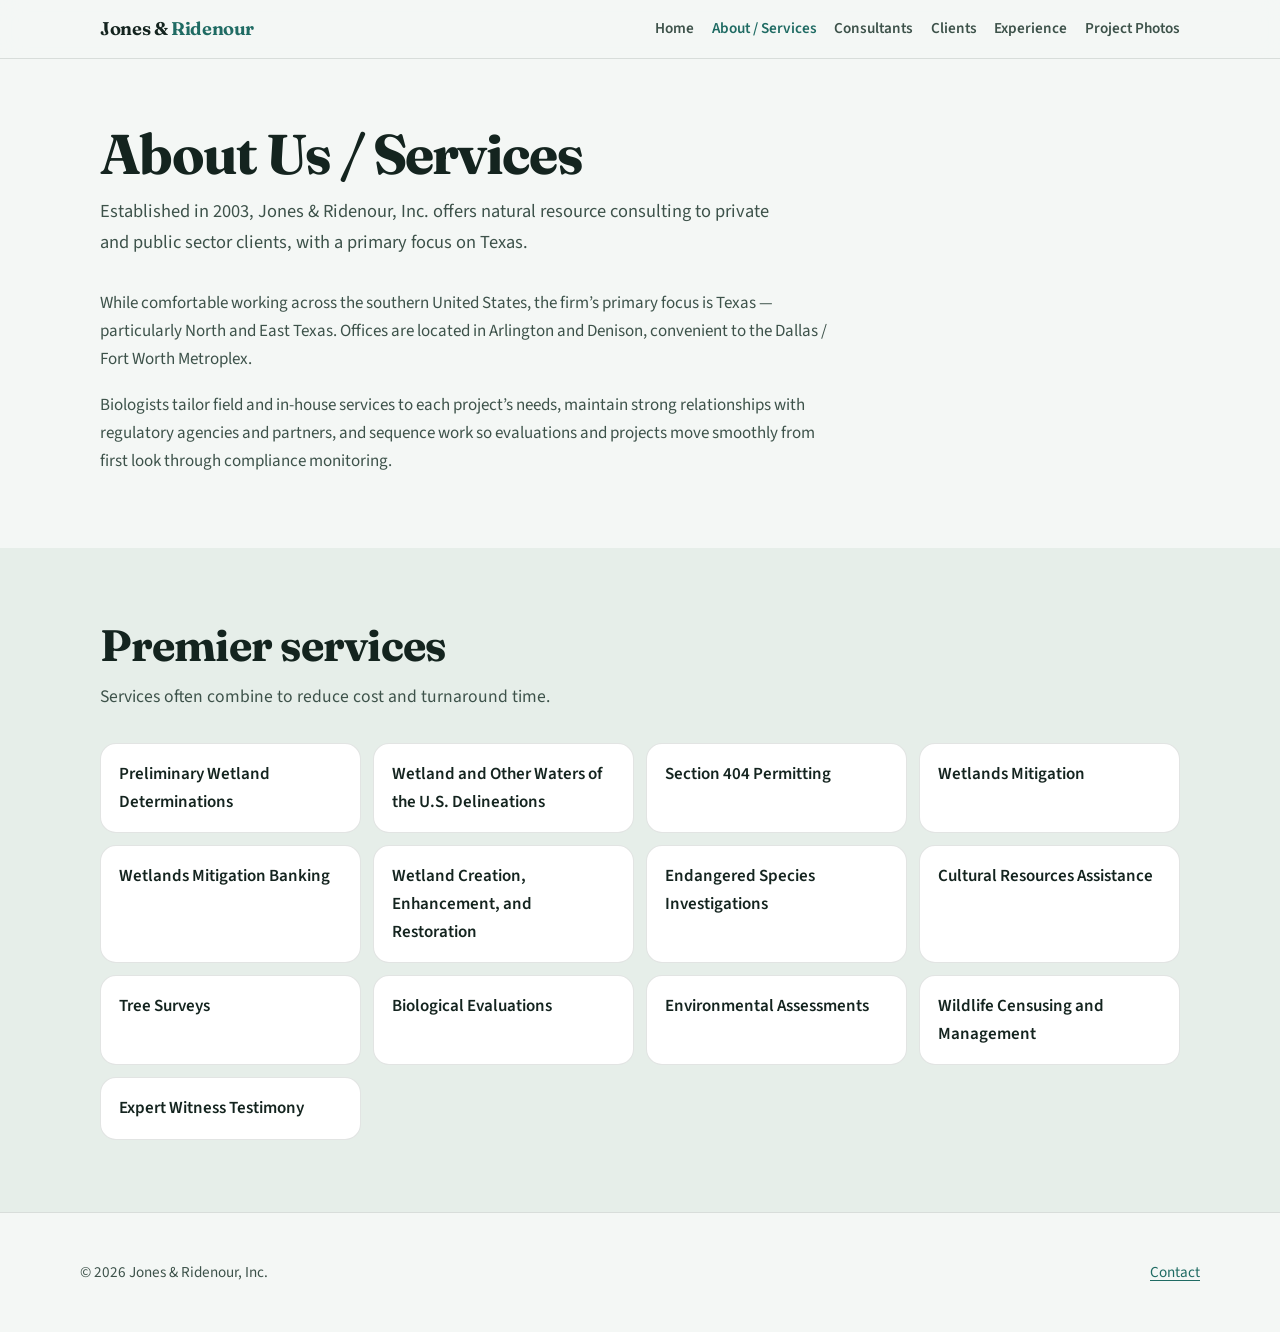
==== about.html @ 8ca04db1 "Initial static site migration for Jones & Ridenour. Scaffold plain HTML/CSS pages from the live Word" ====
<!DOCTYPE html>
<html lang="en">
<head>
  <meta charset="UTF-8" />
  <meta name="viewport" content="width=device-width, initial-scale=1" />
  <title>About Us / Services | Jones &amp; Ridenour, Inc.</title>
  <meta name="description" content="Wetlands consulting services including delineations, Section 404 permitting, mitigation, and environmental assessments." />
  <link rel="preconnect" href="https://fonts.googleapis.com" />
  <link rel="preconnect" href="https://fonts.gstatic.com" crossorigin />
  <link href="https://fonts.googleapis.com/css2?family=Fraunces:opsz,wght@9..144,500;9..144,650&family=Source+Sans+3:wght@400;600;700&display=swap" rel="stylesheet" />
  <link rel="stylesheet" href="css/styles.css" />
</head>
<body>
  <header class="site-header">
    <div class="nav-wrap">
      <a class="brand" href="index.html">Jones &amp; <span>Ridenour</span></a>
      <button class="nav-toggle" type="button" aria-expanded="false" aria-controls="site-nav">Menu</button>
      <nav id="site-nav" class="site-nav" aria-label="Primary">
        <a href="index.html">Home</a>
        <a href="about.html" aria-current="page">About / Services</a>
        <a href="consultants.html">Consultants</a>
        <a href="clients.html">Clients</a>
        <a href="experience.html">Experience</a>
        <a href="project-photos.html">Project Photos</a>
      </nav>
    </div>
  </header>

  <main>
    <div class="page-hero">
      <h1>About Us / Services</h1>
      <p>
        Established in 2003, Jones &amp; Ridenour, Inc. offers natural resource consulting
        to private and public sector clients, with a primary focus on Texas.
      </p>
    </div>

    <section class="section" style="padding-top: 0;">
      <div class="prose">
        <p>
          While comfortable working across the southern United States, the firm’s primary focus is Texas —
          particularly North and East Texas. Offices are located in Arlington and Denison, convenient to
          the Dallas / Fort Worth Metroplex.
        </p>
        <p>
          Biologists tailor field and in-house services to each project’s needs, maintain strong relationships
          with regulatory agencies and partners, and sequence work so evaluations and projects move smoothly
          from first look through compliance monitoring.
        </p>
      </div>
    </section>

    <section class="band">
      <div class="section">
        <div class="section-head">
          <h2>Premier services</h2>
          <p>Services often combine to reduce cost and turnaround time.</p>
        </div>
        <ul class="service-list">
          <li>Preliminary Wetland Determinations</li>
          <li>Wetland and Other Waters of the U.S. Delineations</li>
          <li>Section 404 Permitting</li>
          <li>Wetlands Mitigation</li>
          <li>Wetlands Mitigation Banking</li>
          <li>Wetland Creation, Enhancement, and Restoration</li>
          <li>Endangered Species Investigations</li>
          <li>Cultural Resources Assistance</li>
          <li>Tree Surveys</li>
          <li>Biological Evaluations</li>
          <li>Environmental Assessments</li>
          <li>Wildlife Censusing and Management</li>
          <li>Expert Witness Testimony</li>
        </ul>
      </div>
    </section>
  </main>

  <footer class="site-footer">
    <div class="footer-inner">
      <p>&copy; <span id="year"></span> Jones &amp; Ridenour, Inc.</p>
      <p><a href="index.html#contact">Contact</a></p>
    </div>
  </footer>
  <script src="js/main.js"></script>
  <script>document.getElementById("year").textContent = new Date().getFullYear();</script>
</body>
</html>
---- css/styles.css ----
:root {
  --ink: #14241f;
  --ink-soft: #3d524a;
  --paper: #f4f7f5;
  --paper-deep: #e6eee9;
  --water: #1f6b63;
  --water-bright: #2a8f84;
  --reed: #c4a35a;
  --line: rgba(20, 36, 31, 0.12);
  --shadow: 0 18px 50px rgba(20, 36, 31, 0.12);
  --font-display: "Fraunces", Georgia, serif;
  --font-body: "Source Sans 3", "Segoe UI", sans-serif;
}

*,
*::before,
*::after {
  box-sizing: border-box;
}

html {
  scroll-behavior: smooth;
}

body {
  margin: 0;
  color: var(--ink);
  background: var(--paper);
  font-family: var(--font-body);
  font-size: 1.0625rem;
  line-height: 1.65;
}

img {
  max-width: 100%;
  height: auto;
  display: block;
}

a {
  color: var(--water);
  text-decoration-thickness: 1px;
  text-underline-offset: 0.18em;
}

a:hover {
  color: var(--water-bright);
}

.site-header {
  position: sticky;
  top: 0;
  z-index: 50;
  background: rgba(244, 247, 245, 0.92);
  backdrop-filter: blur(12px);
  border-bottom: 1px solid var(--line);
}

.nav-wrap {
  max-width: 1120px;
  margin: 0 auto;
  padding: 0.85rem 1.25rem;
  display: flex;
  align-items: center;
  justify-content: space-between;
  gap: 1rem;
}

.brand {
  font-family: var(--font-display);
  font-weight: 650;
  font-size: 1.15rem;
  color: var(--ink);
  text-decoration: none;
  letter-spacing: -0.02em;
}

.brand span {
  color: var(--water);
}

.nav-toggle {
  display: none;
  border: 1px solid var(--line);
  background: white;
  border-radius: 999px;
  padding: 0.45rem 0.9rem;
  font: inherit;
  font-weight: 600;
  color: var(--ink);
  cursor: pointer;
}

.site-nav {
  display: flex;
  flex-wrap: wrap;
  gap: 0.35rem 1.1rem;
  align-items: center;
}

.site-nav a {
  color: var(--ink-soft);
  text-decoration: none;
  font-weight: 600;
  font-size: 0.95rem;
}

.site-nav a:hover,
.site-nav a[aria-current="page"] {
  color: var(--water);
}

.hero {
  position: relative;
  min-height: 78vh;
  display: grid;
  align-items: end;
  overflow: hidden;
  color: white;
  background:
    linear-gradient(180deg, rgba(20, 36, 31, 0.15) 0%, rgba(20, 36, 31, 0.72) 70%, rgba(20, 36, 31, 0.88) 100%),
    radial-gradient(ellipse at 20% 20%, rgba(42, 143, 132, 0.35), transparent 50%),
    linear-gradient(135deg, #1a3d36 0%, #0f2a26 45%, #1f4d45 100%);
}

.hero::after {
  content: "";
  position: absolute;
  inset: 0;
  background-image:
    radial-gradient(circle at 1px 1px, rgba(255, 255, 255, 0.08) 1px, transparent 0);
  background-size: 28px 28px;
  opacity: 0.35;
  pointer-events: none;
}

.hero-inner {
  position: relative;
  z-index: 1;
  max-width: 1120px;
  margin: 0 auto;
  padding: 5rem 1.25rem 4rem;
}

.eyebrow {
  display: inline-block;
  margin-bottom: 1rem;
  font-size: 0.85rem;
  font-weight: 700;
  letter-spacing: 0.12em;
  text-transform: uppercase;
  color: var(--reed);
}

.hero h1 {
  margin: 0 0 1rem;
  font-family: var(--font-display);
  font-size: clamp(2.5rem, 6vw, 4.75rem);
  font-weight: 650;
  line-height: 1.05;
  letter-spacing: -0.03em;
  max-width: 14ch;
}

.hero .lede {
  margin: 0 0 2rem;
  max-width: 38rem;
  font-size: 1.2rem;
  color: rgba(255, 255, 255, 0.88);
}

.btn-row {
  display: flex;
  flex-wrap: wrap;
  gap: 0.75rem;
}

.btn {
  display: inline-flex;
  align-items: center;
  justify-content: center;
  padding: 0.85rem 1.35rem;
  border-radius: 999px;
  font-weight: 700;
  text-decoration: none;
  transition: transform 0.2s ease, background 0.2s ease, color 0.2s ease;
}

.btn:hover {
  transform: translateY(-1px);
}

.btn-primary {
  background: var(--reed);
  color: var(--ink);
}

.btn-primary:hover {
  background: #d4b56a;
  color: var(--ink);
}

.btn-ghost {
  background: transparent;
  color: white;
  border: 1px solid rgba(255, 255, 255, 0.4);
}

.btn-ghost:hover {
  background: rgba(255, 255, 255, 0.1);
  color: white;
}

.section {
  max-width: 1120px;
  margin: 0 auto;
  padding: 4.5rem 1.25rem;
}

.section-head {
  margin-bottom: 2rem;
  max-width: 40rem;
}

.section-head h2 {
  margin: 0 0 0.75rem;
  font-family: var(--font-display);
  font-size: clamp(1.9rem, 3.5vw, 2.75rem);
  letter-spacing: -0.02em;
  line-height: 1.15;
}

.section-head p {
  margin: 0;
  color: var(--ink-soft);
  font-size: 1.1rem;
}

.band {
  background: var(--paper-deep);
}

.prose {
  max-width: 46rem;
}

.prose p {
  margin: 0 0 1.15rem;
  color: var(--ink-soft);
}

.prose p:last-child {
  margin-bottom: 0;
}

.quote {
  margin: 2.5rem 0 0;
  padding: 1.75rem 1.75rem 1.75rem 1.5rem;
  border-left: 3px solid var(--water);
  background: white;
  box-shadow: var(--shadow);
}

.quote p {
  margin: 0 0 1rem;
  font-family: var(--font-display);
  font-size: 1.25rem;
  font-style: italic;
  color: var(--ink);
  line-height: 1.45;
}

.quote cite {
  color: var(--ink-soft);
  font-style: normal;
  font-weight: 600;
  font-size: 0.95rem;
}

.service-list,
.client-list,
.photo-captions,
.bullet-list {
  margin: 0;
  padding: 0;
  list-style: none;
  display: grid;
  gap: 0.75rem;
}

.service-list {
  grid-template-columns: repeat(auto-fit, minmax(240px, 1fr));
}

.service-list li,
.client-list li,
.photo-captions li {
  background: white;
  border: 1px solid var(--line);
  border-radius: 1rem;
  padding: 1rem 1.15rem;
  font-weight: 600;
}

.bullet-list li {
  position: relative;
  padding-left: 1.25rem;
  color: var(--ink-soft);
}

.bullet-list li::before {
  content: "";
  position: absolute;
  left: 0;
  top: 0.7em;
  width: 0.45rem;
  height: 0.45rem;
  border-radius: 50%;
  background: var(--water);
}

.card-grid {
  display: grid;
  grid-template-columns: repeat(auto-fit, minmax(260px, 1fr));
  gap: 1.25rem;
}

.card {
  background: white;
  border: 1px solid var(--line);
  border-radius: 1.25rem;
  padding: 1.5rem;
  box-shadow: var(--shadow);
}

.card h3 {
  margin: 0 0 0.35rem;
  font-family: var(--font-display);
  font-size: 1.5rem;
}

.card .role {
  margin: 0 0 1rem;
  color: var(--water);
  font-weight: 700;
  font-size: 0.95rem;
}

.card p {
  margin: 0 0 1rem;
  color: var(--ink-soft);
}

.page-hero {
  padding: 4rem 1.25rem 2rem;
  max-width: 1120px;
  margin: 0 auto;
}

.page-hero h1 {
  margin: 0 0 0.75rem;
  font-family: var(--font-display);
  font-size: clamp(2.2rem, 5vw, 3.5rem);
  letter-spacing: -0.03em;
  line-height: 1.1;
}

.page-hero p {
  margin: 0;
  max-width: 42rem;
  color: var(--ink-soft);
  font-size: 1.15rem;
}

.bio-meta {
  display: grid;
  gap: 0.35rem;
  margin: 0 0 1.5rem;
  padding: 1rem 1.15rem;
  background: white;
  border: 1px solid var(--line);
  border-radius: 1rem;
  color: var(--ink-soft);
}

.contact-strip {
  background: var(--ink);
  color: white;
}

.contact-strip .section-head h2 {
  color: white;
}

.contact-strip .section-head p {
  color: rgba(255, 255, 255, 0.75);
}

.contact-grid {
  display: grid;
  grid-template-columns: repeat(auto-fit, minmax(220px, 1fr));
  gap: 1rem;
}

.contact-card {
  background: rgba(255, 255, 255, 0.06);
  border: 1px solid rgba(255, 255, 255, 0.12);
  border-radius: 1rem;
  padding: 1.25rem;
}

.contact-card h3 {
  margin: 0 0 0.5rem;
  font-family: var(--font-display);
  font-size: 1.35rem;
}

.contact-card a,
.contact-card p {
  color: rgba(255, 255, 255, 0.85);
  margin: 0.25rem 0;
  text-decoration: none;
  display: block;
}

.contact-card a:hover {
  color: var(--reed);
}

.site-footer {
  border-top: 1px solid var(--line);
  padding: 2rem 1.25rem;
  color: var(--ink-soft);
  font-size: 0.95rem;
}

.footer-inner {
  max-width: 1120px;
  margin: 0 auto;
  display: flex;
  flex-wrap: wrap;
  justify-content: space-between;
  gap: 1rem;
}

@media (max-width: 820px) {
  .nav-toggle {
    display: inline-flex;
  }

  .site-nav {
    display: none;
    width: 100%;
    flex-direction: column;
    align-items: flex-start;
    padding: 0.5rem 0 0.25rem;
  }

  .site-nav.is-open {
    display: flex;
  }

  .nav-wrap {
    flex-wrap: wrap;
  }
}
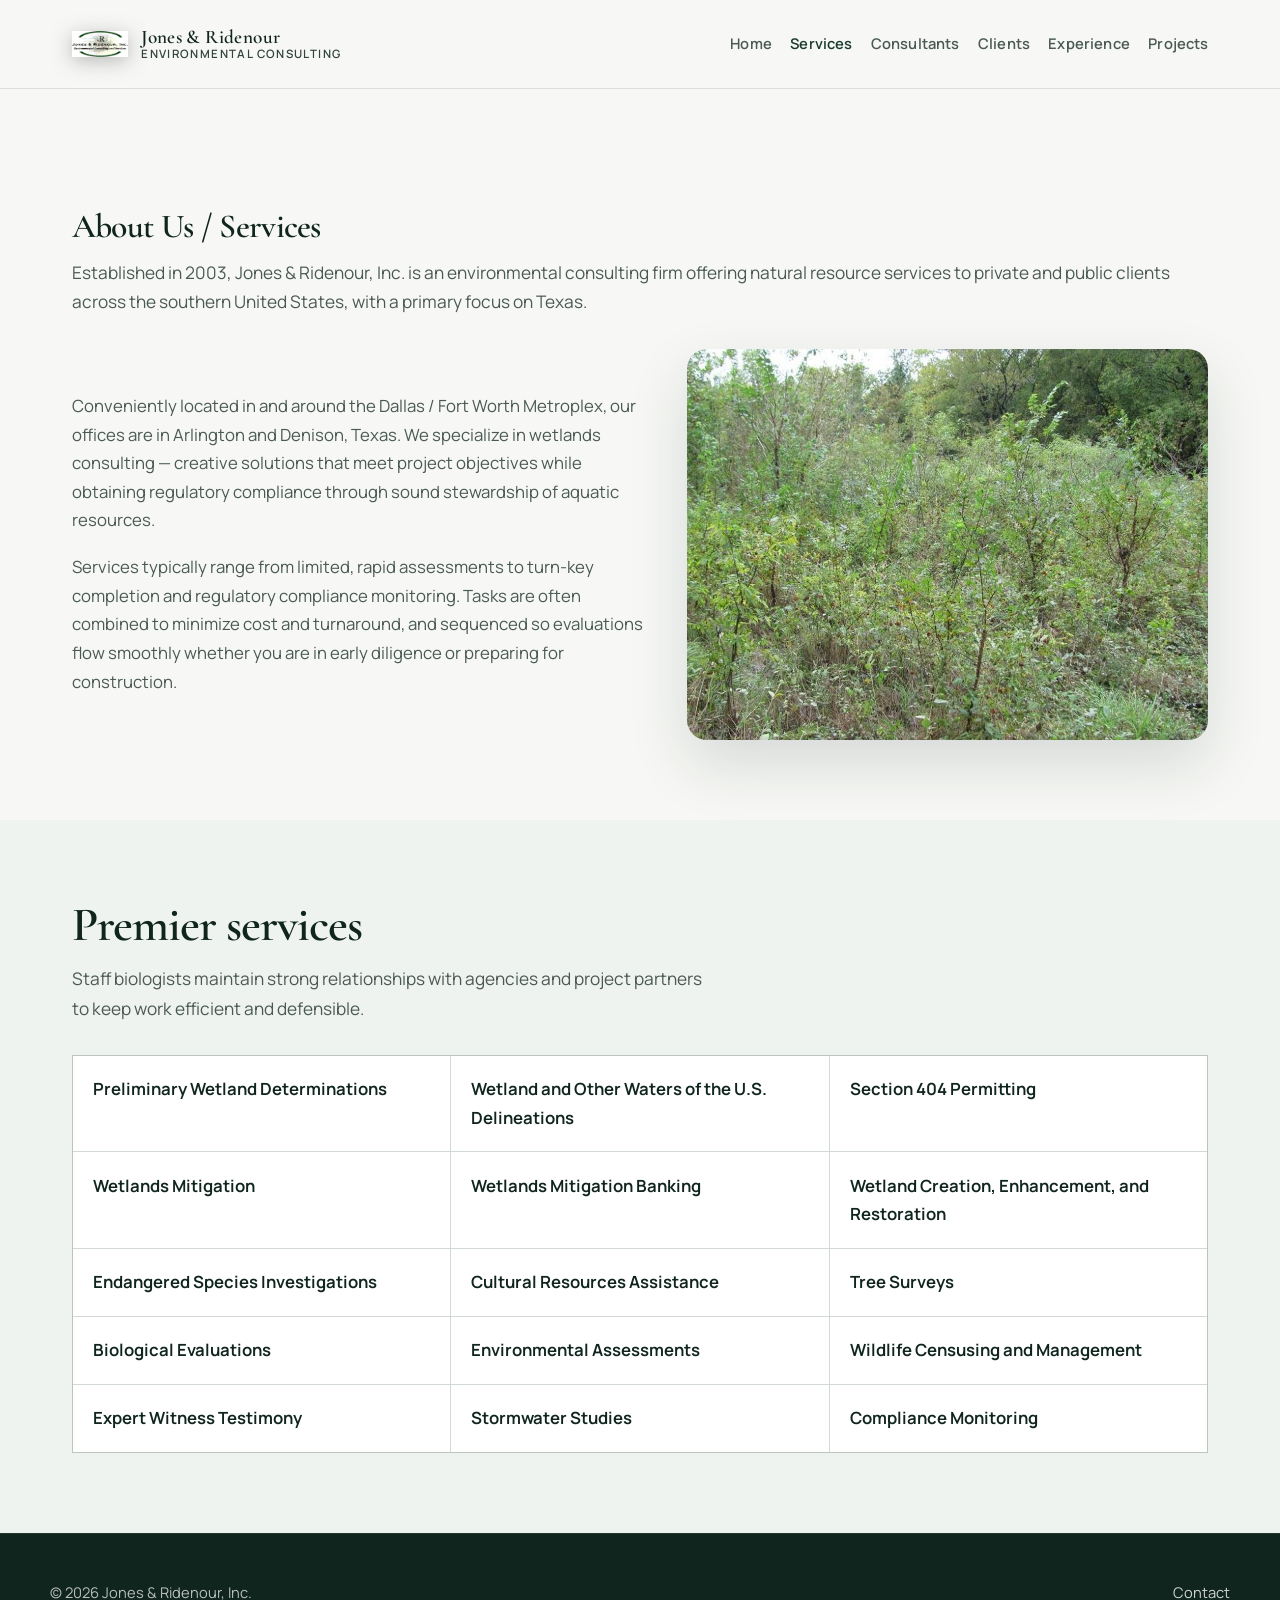
==== commit e6f2c53f: "Redesign site with live photography for a professional wetlands firm look. Pull logo, consultant por" ====
--- a/about.html
+++ b/about.html
@@ -3,25 +3,32 @@
 <head>
   <meta charset="UTF-8" />
   <meta name="viewport" content="width=device-width, initial-scale=1" />
-  <title>About Us / Services | Jones &amp; Ridenour, Inc.</title>
-  <meta name="description" content="Wetlands consulting services including delineations, Section 404 permitting, mitigation, and environmental assessments." />
+  <title>Services | Jones &amp; Ridenour, Inc.</title>
+  <meta name="description" content="Wetlands delineation, Section 404 permitting, mitigation, endangered species investigations, and environmental assessments." />
+  <link rel="icon" href="images/brand/URL-Logo.jpg" />
   <link rel="preconnect" href="https://fonts.googleapis.com" />
   <link rel="preconnect" href="https://fonts.gstatic.com" crossorigin />
-  <link href="https://fonts.googleapis.com/css2?family=Fraunces:opsz,wght@9..144,500;9..144,650&family=Source+Sans+3:wght@400;600;700&display=swap" rel="stylesheet" />
+  <link href="https://fonts.googleapis.com/css2?family=Cormorant+Garamond:ital,wght@0,500;0,600;1,500&family=Manrope:wght@400;600;700&display=swap" rel="stylesheet" />
   <link rel="stylesheet" href="css/styles.css" />
 </head>
 <body>
-  <header class="site-header">
+  <header class="site-header is-solid">
     <div class="nav-wrap">
-      <a class="brand" href="index.html">Jones &amp; <span>Ridenour</span></a>
+      <a class="brand-lockup" href="index.html">
+        <img src="images/brand/Logo.png" alt="Jones &amp; Ridenour, Inc." />
+        <div class="brand-text">
+          <strong>Jones &amp; Ridenour</strong>
+          <span>Environmental Consulting</span>
+        </div>
+      </a>
       <button class="nav-toggle" type="button" aria-expanded="false" aria-controls="site-nav">Menu</button>
       <nav id="site-nav" class="site-nav" aria-label="Primary">
         <a href="index.html">Home</a>
-        <a href="about.html" aria-current="page">About / Services</a>
+        <a href="about.html" aria-current="page">Services</a>
         <a href="consultants.html">Consultants</a>
         <a href="clients.html">Clients</a>
         <a href="experience.html">Experience</a>
-        <a href="project-photos.html">Project Photos</a>
+        <a href="project-photos.html">Projects</a>
       </nav>
     </div>
   </header>
@@ -30,23 +37,28 @@
     <div class="page-hero">
       <h1>About Us / Services</h1>
       <p>
-        Established in 2003, Jones &amp; Ridenour, Inc. offers natural resource consulting
-        to private and public sector clients, with a primary focus on Texas.
+        Established in 2003, Jones &amp; Ridenour, Inc. is an environmental consulting firm offering
+        natural resource services to private and public clients across the southern United States,
+        with a primary focus on Texas.
       </p>
     </div>
 
     <section class="section" style="padding-top: 0;">
-      <div class="prose">
-        <p>
-          While comfortable working across the southern United States, the firm’s primary focus is Texas —
-          particularly North and East Texas. Offices are located in Arlington and Denison, convenient to
-          the Dallas / Fort Worth Metroplex.
-        </p>
-        <p>
-          Biologists tailor field and in-house services to each project’s needs, maintain strong relationships
-          with regulatory agencies and partners, and sequence work so evaluations and projects move smoothly
-          from first look through compliance monitoring.
-        </p>
+      <div class="split">
+        <div class="prose">
+          <p>
+            Conveniently located in and around the Dallas / Fort Worth Metroplex, our offices are in
+            Arlington and Denison, Texas. We specialize in wetlands consulting — creative solutions that
+            meet project objectives while obtaining regulatory compliance through sound stewardship of
+            aquatic resources.
+          </p>
+          <p>
+            Services typically range from limited, rapid assessments to turn-key completion and regulatory
+            compliance monitoring. Tasks are often combined to minimize cost and turnaround, and sequenced
+            so evaluations flow smoothly whether you are in early diligence or preparing for construction.
+          </p>
+        </div>
+        <img src="images/projects/ewzqob.jpg" alt="Dense vegetation at a project study site" />
       </div>
     </section>
 
@@ -54,9 +66,9 @@
       <div class="section">
         <div class="section-head">
           <h2>Premier services</h2>
-          <p>Services often combine to reduce cost and turnaround time.</p>
+          <p>Staff biologists maintain strong relationships with agencies and project partners to keep work efficient and defensible.</p>
         </div>
-        <ul class="service-list">
+        <ul class="service-grid">
           <li>Preliminary Wetland Determinations</li>
           <li>Wetland and Other Waters of the U.S. Delineations</li>
           <li>Section 404 Permitting</li>
@@ -70,6 +82,8 @@
           <li>Environmental Assessments</li>
           <li>Wildlife Censusing and Management</li>
           <li>Expert Witness Testimony</li>
+          <li>Stormwater Studies</li>
+          <li>Compliance Monitoring</li>
         </ul>
       </div>
     </section>
--- a/css/styles.css
+++ b/css/styles.css
@@ -1,15 +1,17 @@
 :root {
-  --ink: #14241f;
-  --ink-soft: #3d524a;
-  --paper: #f4f7f5;
-  --paper-deep: #e6eee9;
-  --water: #1f6b63;
-  --water-bright: #2a8f84;
-  --reed: #c4a35a;
-  --line: rgba(20, 36, 31, 0.12);
-  --shadow: 0 18px 50px rgba(20, 36, 31, 0.12);
-  --font-display: "Fraunces", Georgia, serif;
-  --font-body: "Source Sans 3", "Segoe UI", sans-serif;
+  --forest: #1b3a2f;
+  --forest-deep: #10251e;
+  --moss: #3f6b55;
+  --sage: #8fa894;
+  --mist: #eef3ef;
+  --paper: #f7f8f5;
+  --ink: #152019;
+  --ink-soft: #4a5a52;
+  --line: rgba(21, 32, 25, 0.12);
+  --gold: #b08d4a;
+  --shadow: 0 24px 60px rgba(16, 37, 30, 0.14);
+  --font-display: "Cormorant Garamond", Georgia, "Times New Roman", serif;
+  --font-body: "Manrope", "Segoe UI", sans-serif;
 }
 
 *,
@@ -27,8 +29,8 @@
   color: var(--ink);
   background: var(--paper);
   font-family: var(--font-body);
-  font-size: 1.0625rem;
-  line-height: 1.65;
+  font-size: 1.05rem;
+  line-height: 1.7;
 }
 
 img {
@@ -38,134 +40,183 @@
 }
 
 a {
-  color: var(--water);
-  text-decoration-thickness: 1px;
+  color: var(--moss);
   text-underline-offset: 0.18em;
 }
 
 a:hover {
-  color: var(--water-bright);
+  color: var(--forest);
 }
 
 .site-header {
+  position: absolute;
+  top: 0;
+  left: 0;
+  right: 0;
+  z-index: 40;
+  background: linear-gradient(180deg, rgba(16, 37, 30, 0.55), transparent);
+}
+
+.site-header.is-solid {
   position: sticky;
-  top: 0;
-  z-index: 50;
-  background: rgba(244, 247, 245, 0.92);
+  background: rgba(247, 248, 245, 0.95);
   backdrop-filter: blur(12px);
   border-bottom: 1px solid var(--line);
 }
 
 .nav-wrap {
-  max-width: 1120px;
+  max-width: 1180px;
   margin: 0 auto;
-  padding: 0.85rem 1.25rem;
+  padding: 1rem 1.35rem;
   display: flex;
   align-items: center;
   justify-content: space-between;
   gap: 1rem;
 }
 
-.brand {
+.brand-lockup {
+  display: flex;
+  align-items: center;
+  gap: 0.85rem;
+  text-decoration: none;
+  color: white;
+}
+
+.site-header.is-solid .brand-lockup {
+  color: var(--forest-deep);
+}
+
+.brand-lockup img {
+  width: 56px;
+  height: 56px;
+  object-fit: contain;
+  filter: drop-shadow(0 4px 10px rgba(0, 0, 0, 0.25));
+}
+
+.brand-text {
+  display: flex;
+  flex-direction: column;
+  line-height: 1.1;
+}
+
+.brand-text strong {
   font-family: var(--font-display);
-  font-weight: 650;
-  font-size: 1.15rem;
-  color: var(--ink);
-  text-decoration: none;
-  letter-spacing: -0.02em;
-}
-
-.brand span {
-  color: var(--water);
+  font-size: 1.2rem;
+  font-weight: 600;
+  letter-spacing: 0.02em;
+}
+
+.brand-text span {
+  font-size: 0.72rem;
+  letter-spacing: 0.12em;
+  text-transform: uppercase;
+  opacity: 0.85;
+  font-weight: 600;
 }
 
 .nav-toggle {
   display: none;
-  border: 1px solid var(--line);
+  border: 1px solid rgba(255, 255, 255, 0.35);
+  background: rgba(255, 255, 255, 0.08);
+  color: white;
+  border-radius: 999px;
+  padding: 0.5rem 0.95rem;
+  font: inherit;
+  font-weight: 600;
+  cursor: pointer;
+}
+
+.site-header.is-solid .nav-toggle {
+  border-color: var(--line);
   background: white;
-  border-radius: 999px;
-  padding: 0.45rem 0.9rem;
-  font: inherit;
-  font-weight: 600;
   color: var(--ink);
-  cursor: pointer;
 }
 
 .site-nav {
   display: flex;
   flex-wrap: wrap;
-  gap: 0.35rem 1.1rem;
+  gap: 0.35rem 1.15rem;
   align-items: center;
 }
 
 .site-nav a {
+  color: rgba(255, 255, 255, 0.9);
+  text-decoration: none;
+  font-size: 0.92rem;
+  font-weight: 600;
+  letter-spacing: 0.01em;
+}
+
+.site-header.is-solid .site-nav a {
   color: var(--ink-soft);
-  text-decoration: none;
-  font-weight: 600;
-  font-size: 0.95rem;
 }
 
 .site-nav a:hover,
 .site-nav a[aria-current="page"] {
-  color: var(--water);
+  color: white;
+}
+
+.site-header.is-solid .site-nav a:hover,
+.site-header.is-solid .site-nav a[aria-current="page"] {
+  color: var(--forest);
 }
 
 .hero {
   position: relative;
-  min-height: 78vh;
+  min-height: 92vh;
   display: grid;
   align-items: end;
+  color: white;
   overflow: hidden;
-  color: white;
-  background:
-    linear-gradient(180deg, rgba(20, 36, 31, 0.15) 0%, rgba(20, 36, 31, 0.72) 70%, rgba(20, 36, 31, 0.88) 100%),
-    radial-gradient(ellipse at 20% 20%, rgba(42, 143, 132, 0.35), transparent 50%),
-    linear-gradient(135deg, #1a3d36 0%, #0f2a26 45%, #1f4d45 100%);
-}
-
-.hero::after {
+  background: var(--forest-deep);
+}
+
+.hero-media {
+  position: absolute;
+  inset: 0;
+}
+
+.hero-media img {
+  width: 100%;
+  height: 100%;
+  object-fit: cover;
+  transform: scale(1.04);
+  animation: slow-zoom 18s ease-out forwards;
+}
+
+.hero-media::after {
   content: "";
   position: absolute;
   inset: 0;
-  background-image:
-    radial-gradient(circle at 1px 1px, rgba(255, 255, 255, 0.08) 1px, transparent 0);
-  background-size: 28px 28px;
-  opacity: 0.35;
-  pointer-events: none;
+  background:
+    linear-gradient(90deg, rgba(16, 37, 30, 0.72) 0%, rgba(16, 37, 30, 0.35) 48%, rgba(16, 37, 30, 0.15) 100%),
+    linear-gradient(180deg, rgba(16, 37, 30, 0.25) 0%, rgba(16, 37, 30, 0.78) 100%);
 }
 
 .hero-inner {
   position: relative;
   z-index: 1;
-  max-width: 1120px;
+  max-width: 1180px;
+  width: 100%;
   margin: 0 auto;
-  padding: 5rem 1.25rem 4rem;
-}
-
-.eyebrow {
-  display: inline-block;
-  margin-bottom: 1rem;
-  font-size: 0.85rem;
-  font-weight: 700;
-  letter-spacing: 0.12em;
-  text-transform: uppercase;
-  color: var(--reed);
+  padding: 8rem 1.35rem 4.5rem;
+  animation: rise 1s ease both;
 }
 
 .hero h1 {
-  margin: 0 0 1rem;
+  margin: 0 0 0.85rem;
   font-family: var(--font-display);
-  font-size: clamp(2.5rem, 6vw, 4.75rem);
-  font-weight: 650;
-  line-height: 1.05;
-  letter-spacing: -0.03em;
-  max-width: 14ch;
+  font-size: clamp(3rem, 7vw, 5.6rem);
+  font-weight: 600;
+  line-height: 0.98;
+  letter-spacing: -0.02em;
+  max-width: 11ch;
 }
 
 .hero .lede {
-  margin: 0 0 2rem;
-  max-width: 38rem;
-  font-size: 1.2rem;
+  margin: 0 0 1.8rem;
+  max-width: 34rem;
+  font-size: 1.18rem;
   color: rgba(255, 255, 255, 0.88);
 }
 
@@ -179,11 +230,11 @@
   display: inline-flex;
   align-items: center;
   justify-content: center;
-  padding: 0.85rem 1.35rem;
+  padding: 0.9rem 1.4rem;
   border-radius: 999px;
   font-weight: 700;
   text-decoration: none;
-  transition: transform 0.2s ease, background 0.2s ease, color 0.2s ease;
+  transition: transform 0.2s ease, background 0.2s ease, color 0.2s ease, border-color 0.2s ease;
 }
 
 .btn:hover {
@@ -191,30 +242,34 @@
 }
 
 .btn-primary {
-  background: var(--reed);
-  color: var(--ink);
+  background: var(--gold);
+  color: var(--forest-deep);
 }
 
 .btn-primary:hover {
-  background: #d4b56a;
-  color: var(--ink);
+  background: #c49d58;
+  color: var(--forest-deep);
 }
 
 .btn-ghost {
+  border: 1px solid rgba(255, 255, 255, 0.45);
+  color: white;
   background: transparent;
+}
+
+.btn-ghost:hover {
+  background: rgba(255, 255, 255, 0.08);
   color: white;
-  border: 1px solid rgba(255, 255, 255, 0.4);
-}
-
-.btn-ghost:hover {
-  background: rgba(255, 255, 255, 0.1);
-  color: white;
 }
 
 .section {
-  max-width: 1120px;
+  max-width: 1180px;
   margin: 0 auto;
-  padding: 4.5rem 1.25rem;
+  padding: 5rem 1.35rem;
+}
+
+.section-narrow {
+  max-width: 760px;
 }
 
 .section-head {
@@ -222,26 +277,29 @@
   max-width: 40rem;
 }
 
+.section-head h2,
+.page-hero h1 {
+  margin: 0 0 0.8rem;
+  font-family: var(--font-display);
+  font-weight: 600;
+  letter-spacing: -0.02em;
+  line-height: 1.08;
+  color: var(--forest-deep);
+}
+
 .section-head h2 {
-  margin: 0 0 0.75rem;
-  font-family: var(--font-display);
-  font-size: clamp(1.9rem, 3.5vw, 2.75rem);
-  letter-spacing: -0.02em;
-  line-height: 1.15;
-}
-
-.section-head p {
+  font-size: clamp(2rem, 4vw, 3rem);
+}
+
+.section-head p,
+.page-hero p {
   margin: 0;
   color: var(--ink-soft);
-  font-size: 1.1rem;
+  font-size: 1.08rem;
 }
 
 .band {
-  background: var(--paper-deep);
-}
-
-.prose {
-  max-width: 46rem;
+  background: var(--mist);
 }
 
 .prose p {
@@ -255,56 +313,236 @@
 
 .quote {
   margin: 2.5rem 0 0;
-  padding: 1.75rem 1.75rem 1.75rem 1.5rem;
-  border-left: 3px solid var(--water);
-  background: white;
-  box-shadow: var(--shadow);
+  padding: 0;
+  border: 0;
+  max-width: 42rem;
 }
 
 .quote p {
   margin: 0 0 1rem;
   font-family: var(--font-display);
-  font-size: 1.25rem;
+  font-size: clamp(1.45rem, 2.4vw, 1.9rem);
   font-style: italic;
-  color: var(--ink);
-  line-height: 1.45;
+  line-height: 1.35;
+  color: var(--forest-deep);
 }
 
 .quote cite {
+  font-style: normal;
+  font-weight: 700;
+  font-size: 0.92rem;
   color: var(--ink-soft);
-  font-style: normal;
-  font-weight: 600;
+  letter-spacing: 0.04em;
+  text-transform: uppercase;
+}
+
+.service-grid {
+  display: grid;
+  grid-template-columns: repeat(3, 1fr);
+  gap: 1px;
+  background: var(--line);
+  border: 1px solid var(--line);
+}
+
+.service-grid li {
+  list-style: none;
+  margin: 0;
+  background: white;
+  padding: 1.2rem 1.25rem;
+  font-weight: 650;
+  color: var(--forest-deep);
+}
+
+.service-grid {
+  padding: 0;
+  margin: 0;
+}
+
+.split {
+  display: grid;
+  grid-template-columns: 1.05fr 0.95fr;
+  gap: 2.5rem;
+  align-items: center;
+}
+
+.split img {
+  width: 100%;
+  height: 100%;
+  min-height: 360px;
+  object-fit: cover;
+  border-radius: 1.25rem;
+  box-shadow: var(--shadow);
+}
+
+.stats {
+  display: grid;
+  grid-template-columns: repeat(3, 1fr);
+  gap: 1rem;
+  margin-top: 2rem;
+}
+
+.stat {
+  padding-top: 1rem;
+  border-top: 2px solid var(--forest);
+}
+
+.stat strong {
+  display: block;
+  font-family: var(--font-display);
+  font-size: 2.4rem;
+  line-height: 1;
+  color: var(--forest-deep);
+}
+
+.stat span {
+  display: block;
+  margin-top: 0.45rem;
+  color: var(--ink-soft);
+  font-size: 0.92rem;
+  font-weight: 600;
+}
+
+.people-grid,
+.gallery-grid {
+  display: grid;
+  gap: 1.25rem;
+}
+
+.people-grid {
+  grid-template-columns: repeat(2, 1fr);
+}
+
+.person {
+  display: grid;
+  grid-template-columns: 180px 1fr;
+  gap: 1.25rem;
+  align-items: center;
+  text-decoration: none;
+  color: inherit;
+  padding: 1rem;
+  background: white;
+  border: 1px solid var(--line);
+  border-radius: 1.25rem;
+  transition: transform 0.25s ease, box-shadow 0.25s ease;
+}
+
+.person:hover {
+  transform: translateY(-3px);
+  box-shadow: var(--shadow);
+}
+
+.person img {
+  width: 180px;
+  height: 220px;
+  object-fit: cover;
+  border-radius: 1rem;
+}
+
+.person h3 {
+  margin: 0 0 0.25rem;
+  font-family: var(--font-display);
+  font-size: 1.8rem;
+  color: var(--forest-deep);
+}
+
+.person .role {
+  margin: 0 0 0.75rem;
+  color: var(--moss);
+  font-weight: 700;
   font-size: 0.95rem;
 }
 
-.service-list,
-.client-list,
-.photo-captions,
-.bullet-list {
+.person p {
   margin: 0;
-  padding: 0;
-  list-style: none;
-  display: grid;
-  gap: 0.75rem;
-}
-
-.service-list {
-  grid-template-columns: repeat(auto-fit, minmax(240px, 1fr));
-}
-
-.service-list li,
-.client-list li,
-.photo-captions li {
+  color: var(--ink-soft);
+}
+
+.gallery-grid {
+  grid-template-columns: repeat(3, 1fr);
+}
+
+.gallery-item {
+  margin: 0;
   background: white;
   border: 1px solid var(--line);
   border-radius: 1rem;
-  padding: 1rem 1.15rem;
-  font-weight: 600;
+  overflow: hidden;
+  transition: transform 0.25s ease, box-shadow 0.25s ease;
+}
+
+.gallery-item:hover {
+  transform: translateY(-4px);
+  box-shadow: var(--shadow);
+}
+
+.gallery-item img {
+  width: 100%;
+  aspect-ratio: 4 / 3;
+  object-fit: cover;
+}
+
+.gallery-item figcaption {
+  padding: 0.9rem 1rem 1.1rem;
+  font-size: 0.92rem;
+  font-weight: 600;
+  color: var(--forest-deep);
+  line-height: 1.4;
+}
+
+.page-hero {
+  max-width: 1180px;
+  margin: 0 auto;
+  padding: 7.5rem 1.35rem 2rem;
+}
+
+.bio-layout {
+  display: grid;
+  grid-template-columns: 280px 1fr;
+  gap: 2rem;
+  align-items: start;
+}
+
+.bio-photo {
+  width: 100%;
+  aspect-ratio: 4 / 5;
+  object-fit: cover;
+  border-radius: 1.25rem;
+  box-shadow: var(--shadow);
+}
+
+.bio-meta {
+  display: grid;
+  gap: 0.35rem;
+  margin: 0 0 1.25rem;
+  color: var(--ink-soft);
+  font-weight: 600;
+}
+
+.client-list,
+.bullet-list {
+  list-style: none;
+  margin: 0;
+  padding: 0;
+  display: grid;
+  gap: 0.7rem;
+}
+
+.client-list {
+  grid-template-columns: repeat(3, 1fr);
+}
+
+.client-list li {
+  background: white;
+  border: 1px solid var(--line);
+  border-radius: 0.85rem;
+  padding: 0.95rem 1.05rem;
+  font-weight: 650;
+  color: var(--forest-deep);
 }
 
 .bullet-list li {
   position: relative;
-  padding-left: 1.25rem;
+  padding-left: 1.15rem;
   color: var(--ink-soft);
 }
 
@@ -312,138 +550,123 @@
   content: "";
   position: absolute;
   left: 0;
-  top: 0.7em;
-  width: 0.45rem;
-  height: 0.45rem;
+  top: 0.72em;
+  width: 0.42rem;
+  height: 0.42rem;
   border-radius: 50%;
-  background: var(--water);
-}
-
-.card-grid {
-  display: grid;
-  grid-template-columns: repeat(auto-fit, minmax(260px, 1fr));
-  gap: 1.25rem;
-}
-
-.card {
-  background: white;
-  border: 1px solid var(--line);
-  border-radius: 1.25rem;
-  padding: 1.5rem;
-  box-shadow: var(--shadow);
-}
-
-.card h3 {
-  margin: 0 0 0.35rem;
+  background: var(--moss);
+}
+
+.contact-band {
+  background: var(--forest-deep);
+  color: white;
+}
+
+.contact-band .section-head h2 {
+  color: white;
+}
+
+.contact-band .section-head p {
+  color: rgba(255, 255, 255, 0.75);
+}
+
+.contact-grid {
+  display: grid;
+  grid-template-columns: repeat(2, 1fr);
+  gap: 1rem;
+}
+
+.contact-card {
+  padding: 1.35rem;
+  border: 1px solid rgba(255, 255, 255, 0.14);
+  border-radius: 1rem;
+  background: rgba(255, 255, 255, 0.04);
+}
+
+.contact-card h3 {
+  margin: 0 0 0.45rem;
   font-family: var(--font-display);
-  font-size: 1.5rem;
-}
-
-.card .role {
-  margin: 0 0 1rem;
-  color: var(--water);
-  font-weight: 700;
-  font-size: 0.95rem;
-}
-
-.card p {
-  margin: 0 0 1rem;
-  color: var(--ink-soft);
-}
-
-.page-hero {
-  padding: 4rem 1.25rem 2rem;
-  max-width: 1120px;
-  margin: 0 auto;
-}
-
-.page-hero h1 {
-  margin: 0 0 0.75rem;
-  font-family: var(--font-display);
-  font-size: clamp(2.2rem, 5vw, 3.5rem);
-  letter-spacing: -0.03em;
-  line-height: 1.1;
-}
-
-.page-hero p {
-  margin: 0;
-  max-width: 42rem;
-  color: var(--ink-soft);
-  font-size: 1.15rem;
-}
-
-.bio-meta {
-  display: grid;
-  gap: 0.35rem;
-  margin: 0 0 1.5rem;
-  padding: 1rem 1.15rem;
-  background: white;
-  border: 1px solid var(--line);
-  border-radius: 1rem;
-  color: var(--ink-soft);
-}
-
-.contact-strip {
-  background: var(--ink);
-  color: white;
-}
-
-.contact-strip .section-head h2 {
-  color: white;
-}
-
-.contact-strip .section-head p {
-  color: rgba(255, 255, 255, 0.75);
-}
-
-.contact-grid {
-  display: grid;
-  grid-template-columns: repeat(auto-fit, minmax(220px, 1fr));
-  gap: 1rem;
-}
-
-.contact-card {
-  background: rgba(255, 255, 255, 0.06);
-  border: 1px solid rgba(255, 255, 255, 0.12);
-  border-radius: 1rem;
-  padding: 1.25rem;
-}
-
-.contact-card h3 {
-  margin: 0 0 0.5rem;
-  font-family: var(--font-display);
-  font-size: 1.35rem;
+  font-size: 1.7rem;
 }
 
 .contact-card a,
 .contact-card p {
-  color: rgba(255, 255, 255, 0.85);
+  display: block;
   margin: 0.25rem 0;
+  color: rgba(255, 255, 255, 0.86);
   text-decoration: none;
-  display: block;
 }
 
 .contact-card a:hover {
-  color: var(--reed);
+  color: var(--gold);
 }
 
 .site-footer {
-  border-top: 1px solid var(--line);
-  padding: 2rem 1.25rem;
-  color: var(--ink-soft);
-  font-size: 0.95rem;
+  background: var(--forest-deep);
+  color: rgba(255, 255, 255, 0.7);
+  padding: 2rem 1.35rem;
+  border-top: 1px solid rgba(255, 255, 255, 0.08);
 }
 
 .footer-inner {
-  max-width: 1120px;
+  max-width: 1180px;
   margin: 0 auto;
   display: flex;
   flex-wrap: wrap;
   justify-content: space-between;
   gap: 1rem;
-}
-
-@media (max-width: 820px) {
+  font-size: 0.92rem;
+}
+
+.footer-inner a {
+  color: rgba(255, 255, 255, 0.8);
+}
+
+@keyframes rise {
+  from {
+    opacity: 0;
+    transform: translateY(18px);
+  }
+  to {
+    opacity: 1;
+    transform: translateY(0);
+  }
+}
+
+@keyframes slow-zoom {
+  from {
+    transform: scale(1.08);
+  }
+  to {
+    transform: scale(1);
+  }
+}
+
+@media (max-width: 960px) {
+  .service-grid,
+  .gallery-grid,
+  .client-list {
+    grid-template-columns: repeat(2, 1fr);
+  }
+
+  .split,
+  .people-grid,
+  .bio-layout,
+  .contact-grid {
+    grid-template-columns: 1fr;
+  }
+
+  .person {
+    grid-template-columns: 140px 1fr;
+  }
+
+  .person img {
+    width: 140px;
+    height: 170px;
+  }
+}
+
+@media (max-width: 720px) {
   .nav-toggle {
     display: inline-flex;
   }
@@ -453,7 +676,8 @@
     width: 100%;
     flex-direction: column;
     align-items: flex-start;
-    padding: 0.5rem 0 0.25rem;
+    gap: 0.85rem;
+    padding-top: 0.75rem;
   }
 
   .site-nav.is-open {
@@ -463,4 +687,19 @@
   .nav-wrap {
     flex-wrap: wrap;
   }
-}
+
+  .service-grid,
+  .gallery-grid,
+  .client-list,
+  .stats {
+    grid-template-columns: 1fr;
+  }
+
+  .brand-text span {
+    display: none;
+  }
+
+  .hero-inner {
+    padding-top: 7rem;
+  }
+}
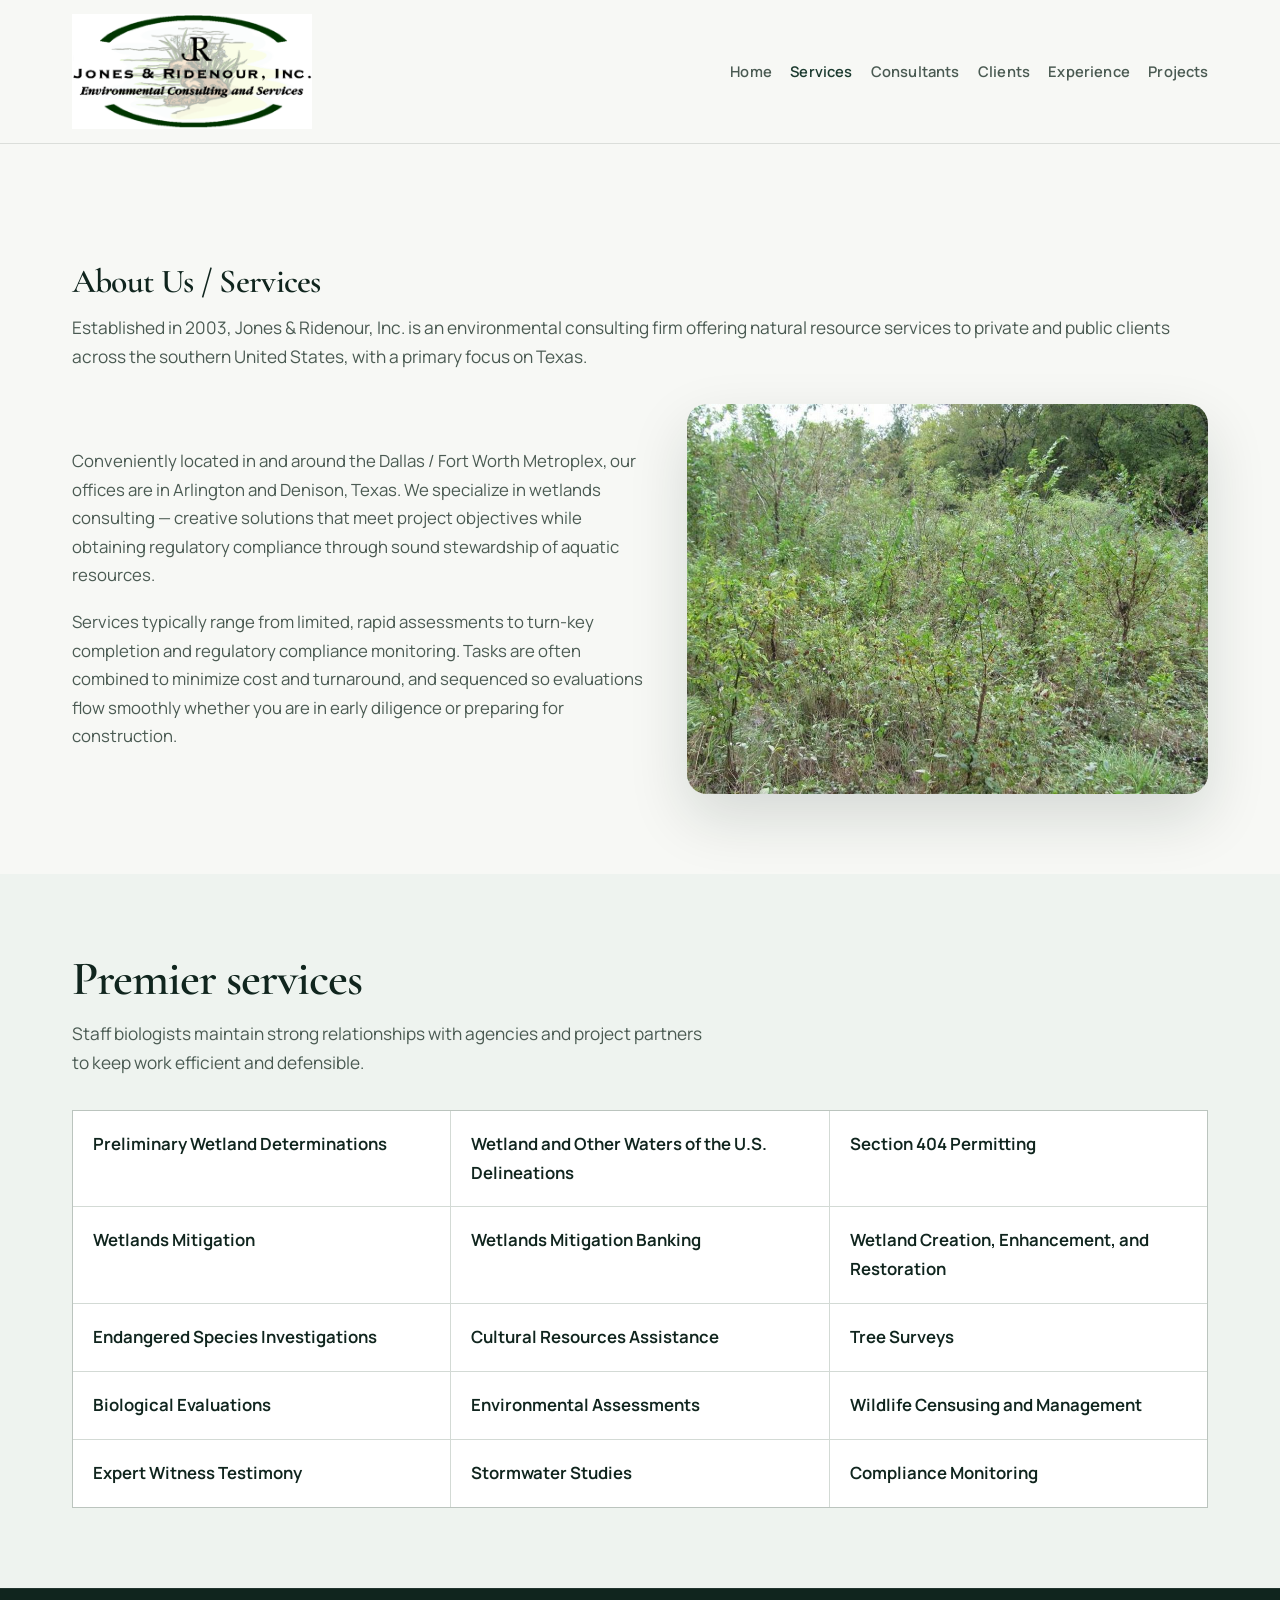
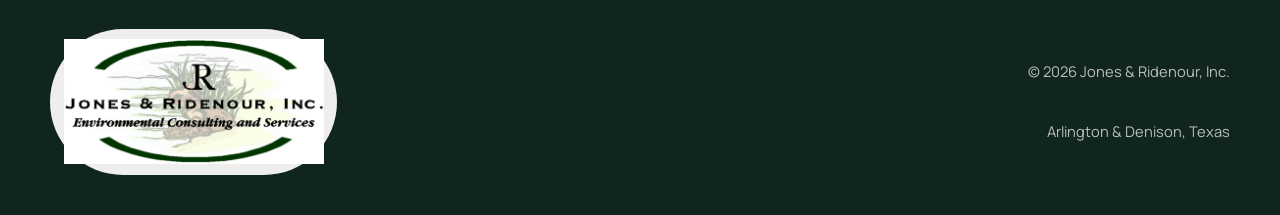
==== commit 21c158c2: "Make the firm logo a primary brand signal across the site. Enlarge the oval mark in the header, plac" ====
--- a/about.html
+++ b/about.html
@@ -14,12 +14,8 @@
 <body>
   <header class="site-header is-solid">
     <div class="nav-wrap">
-      <a class="brand-lockup" href="index.html">
-        <img src="images/brand/Logo.png" alt="Jones &amp; Ridenour, Inc." />
-        <div class="brand-text">
-          <strong>Jones &amp; Ridenour</strong>
-          <span>Environmental Consulting</span>
-        </div>
+      <a class="brand-lockup" href="index.html" aria-label="Jones &amp; Ridenour home">
+        <img src="images/brand/Logo.png" alt="Jones &amp; Ridenour, Inc. Environmental Consulting and Services" />
       </a>
       <button class="nav-toggle" type="button" aria-expanded="false" aria-controls="site-nav">Menu</button>
       <nav id="site-nav" class="site-nav" aria-label="Primary">
@@ -89,10 +85,15 @@
     </section>
   </main>
 
-  <footer class="site-footer">
+    <footer class="site-footer">
     <div class="footer-inner">
-      <p>&copy; <span id="year"></span> Jones &amp; Ridenour, Inc.</p>
-      <p><a href="index.html#contact">Contact</a></p>
+      <a class="footer-brand" href="index.html" aria-label="Jones &amp; Ridenour home">
+        <img src="images/brand/Logo.png" alt="Jones &amp; Ridenour, Inc." />
+      </a>
+      <div class="footer-meta">
+        <p>&copy; <span id="year"></span> Jones &amp; Ridenour, Inc.</p>
+        <p>Arlington &amp; Denison, Texas</p>
+      </div>
     </div>
   </footer>
   <script src="js/main.js"></script>
--- a/css/styles.css
+++ b/css/styles.css
@@ -67,7 +67,7 @@
 .nav-wrap {
   max-width: 1180px;
   margin: 0 auto;
-  padding: 1rem 1.35rem;
+  padding: 0.85rem 1.35rem;
   display: flex;
   align-items: center;
   justify-content: space-between;
@@ -75,43 +75,22 @@
 }
 
 .brand-lockup {
-  display: flex;
+  display: inline-flex;
   align-items: center;
-  gap: 0.85rem;
   text-decoration: none;
-  color: white;
-}
-
-.site-header.is-solid .brand-lockup {
-  color: var(--forest-deep);
+  flex-shrink: 0;
 }
 
 .brand-lockup img {
-  width: 56px;
-  height: 56px;
-  object-fit: contain;
-  filter: drop-shadow(0 4px 10px rgba(0, 0, 0, 0.25));
-}
-
-.brand-text {
-  display: flex;
-  flex-direction: column;
-  line-height: 1.1;
-}
-
-.brand-text strong {
-  font-family: var(--font-display);
-  font-size: 1.2rem;
-  font-weight: 600;
-  letter-spacing: 0.02em;
-}
-
-.brand-text span {
-  font-size: 0.72rem;
-  letter-spacing: 0.12em;
-  text-transform: uppercase;
-  opacity: 0.85;
-  font-weight: 600;
+  width: min(280px, 46vw);
+  height: auto;
+  display: block;
+  filter: drop-shadow(0 8px 18px rgba(0, 0, 0, 0.28));
+}
+
+.site-header.is-solid .brand-lockup img {
+  width: min(240px, 44vw);
+  filter: none;
 }
 
 .nav-toggle {
@@ -199,18 +178,33 @@
   max-width: 1180px;
   width: 100%;
   margin: 0 auto;
-  padding: 8rem 1.35rem 4.5rem;
+  padding: 8.5rem 1.35rem 4.5rem;
   animation: rise 1s ease both;
+}
+
+.hero-brand {
+  margin: 0 0 1.5rem;
+  width: min(520px, 92vw);
+  padding: 1rem 1.15rem;
+  background: rgba(247, 248, 245, 0.94);
+  border-radius: 999px;
+  box-shadow: 0 18px 50px rgba(0, 0, 0, 0.28);
+}
+
+.hero-brand img {
+  width: 100%;
+  height: auto;
+  display: block;
 }
 
 .hero h1 {
   margin: 0 0 0.85rem;
   font-family: var(--font-display);
-  font-size: clamp(3rem, 7vw, 5.6rem);
+  font-size: clamp(2.1rem, 4.4vw, 3.25rem);
   font-weight: 600;
-  line-height: 0.98;
+  line-height: 1.08;
   letter-spacing: -0.02em;
-  max-width: 11ch;
+  max-width: 16ch;
 }
 
 .hero .lede {
@@ -604,7 +598,7 @@
 .site-footer {
   background: var(--forest-deep);
   color: rgba(255, 255, 255, 0.7);
-  padding: 2rem 1.35rem;
+  padding: 2.5rem 1.35rem;
   border-top: 1px solid rgba(255, 255, 255, 0.08);
 }
 
@@ -613,9 +607,30 @@
   margin: 0 auto;
   display: flex;
   flex-wrap: wrap;
+  align-items: center;
   justify-content: space-between;
-  gap: 1rem;
+  gap: 1.25rem;
   font-size: 0.92rem;
+}
+
+.footer-brand {
+  display: inline-flex;
+  align-items: center;
+  padding: 0.65rem 0.85rem;
+  background: rgba(247, 248, 245, 0.96);
+  border-radius: 999px;
+}
+
+.footer-brand img {
+  width: min(260px, 70vw);
+  height: auto;
+  display: block;
+}
+
+.footer-meta {
+  display: grid;
+  gap: 0.35rem;
+  text-align: right;
 }
 
 .footer-inner a {
@@ -695,11 +710,24 @@
     grid-template-columns: 1fr;
   }
 
-  .brand-text span {
-    display: none;
+  .brand-lockup img {
+    width: min(200px, 58vw);
+  }
+
+  .site-header.is-solid .brand-lockup img {
+    width: min(180px, 55vw);
   }
 
   .hero-inner {
-    padding-top: 7rem;
-  }
-}
+    padding-top: 7.5rem;
+  }
+
+  .hero-brand {
+    width: min(360px, 94vw);
+    padding: 0.75rem 0.9rem;
+  }
+
+  .footer-meta {
+    text-align: left;
+  }
+}
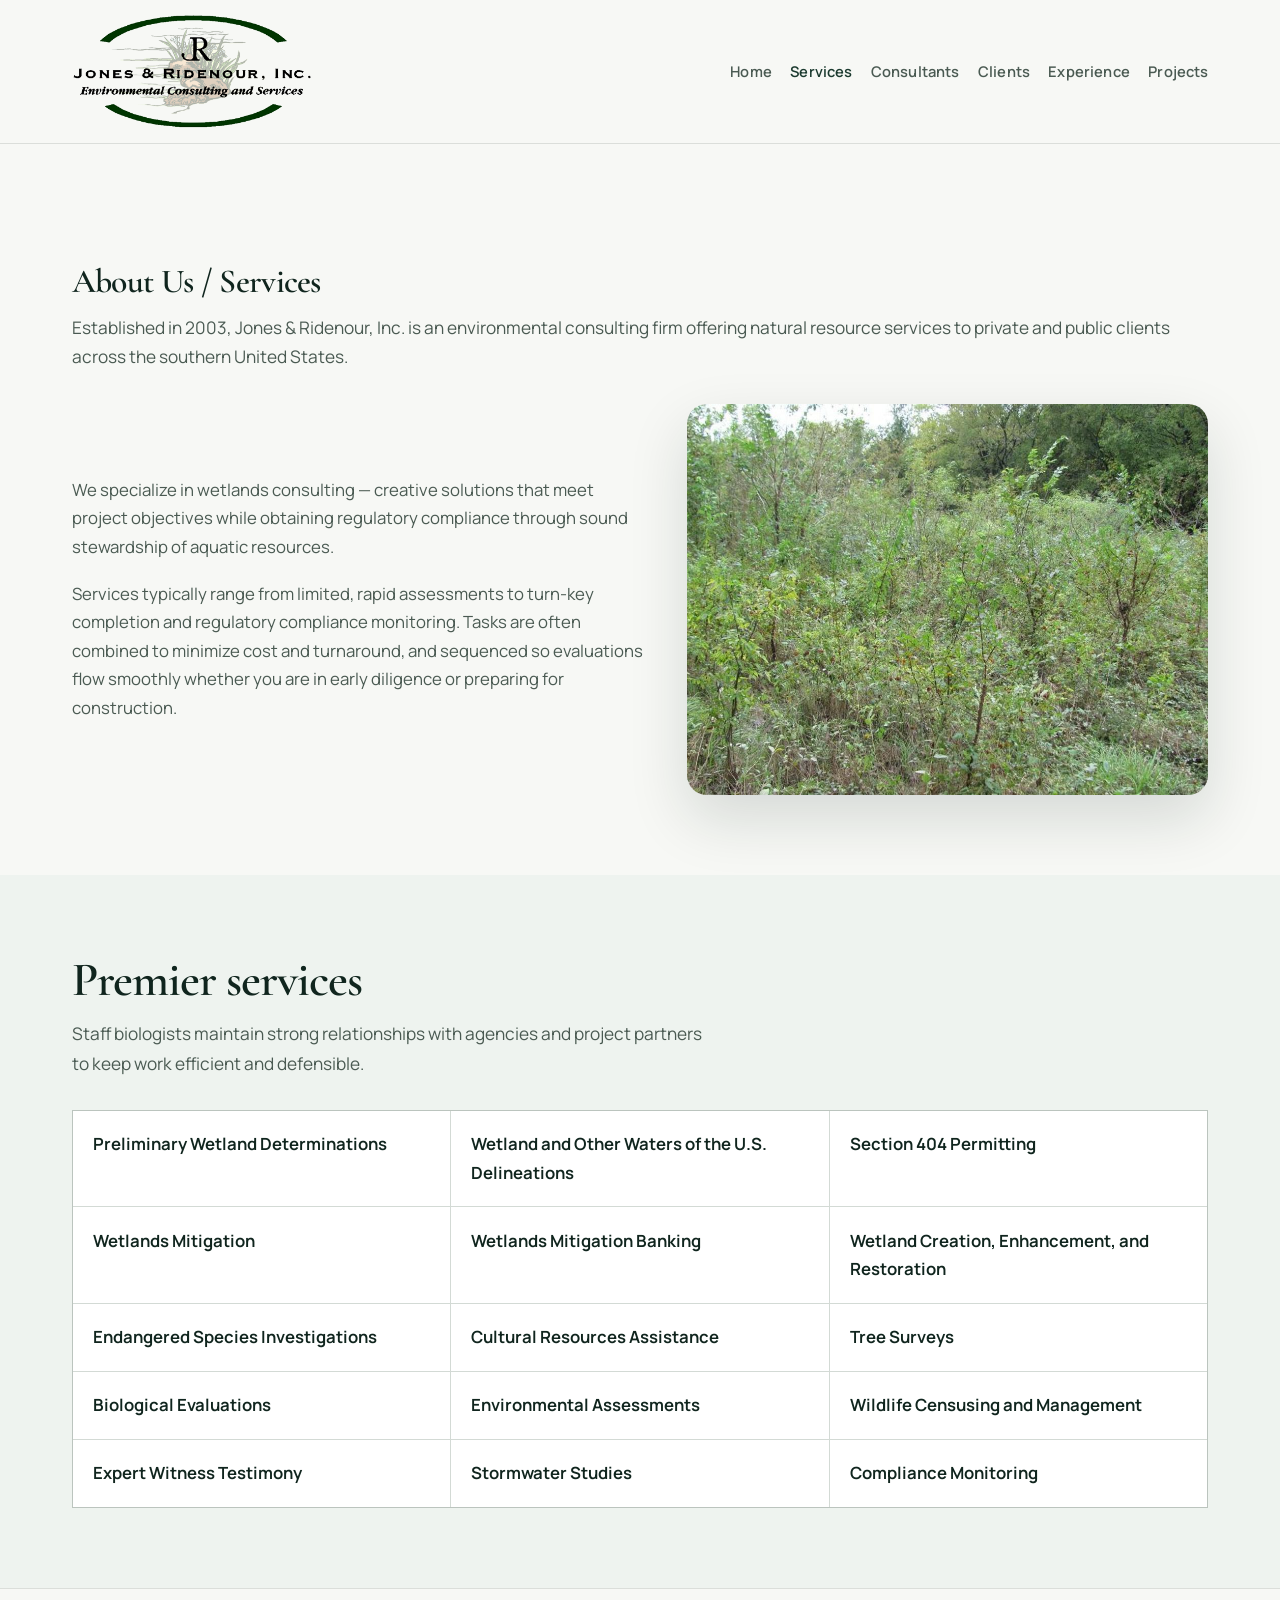
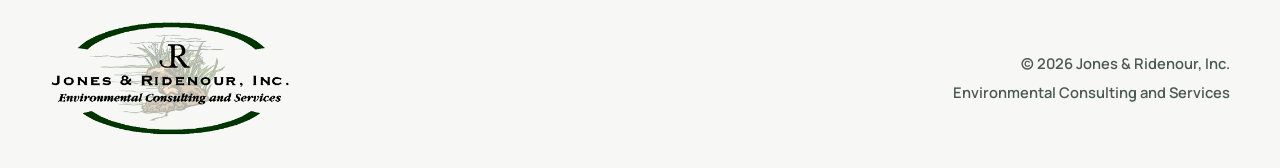
==== commit a56ad27d: "Remove location-specific marketing framing from the site Co-authored-by: Cursor <cursoragent@cursor." ====
--- a/about.html
+++ b/about.html
@@ -34,8 +34,7 @@
       <h1>About Us / Services</h1>
       <p>
         Established in 2003, Jones &amp; Ridenour, Inc. is an environmental consulting firm offering
-        natural resource services to private and public clients across the southern United States,
-        with a primary focus on Texas.
+        natural resource services to private and public clients across the southern United States.
       </p>
     </div>
 
@@ -43,10 +42,8 @@
       <div class="split">
         <div class="prose">
           <p>
-            Conveniently located in and around the Dallas / Fort Worth Metroplex, our offices are in
-            Arlington and Denison, Texas. We specialize in wetlands consulting — creative solutions that
-            meet project objectives while obtaining regulatory compliance through sound stewardship of
-            aquatic resources.
+            We specialize in wetlands consulting — creative solutions that meet project objectives
+            while obtaining regulatory compliance through sound stewardship of aquatic resources.
           </p>
           <p>
             Services typically range from limited, rapid assessments to turn-key completion and regulatory
@@ -92,7 +89,7 @@
       </a>
       <div class="footer-meta">
         <p>&copy; <span id="year"></span> Jones &amp; Ridenour, Inc.</p>
-        <p>Arlington &amp; Denison, Texas</p>
+        <p>Environmental Consulting and Services</p>
       </div>
     </div>
   </footer>
--- a/css/styles.css
+++ b/css/styles.css
@@ -142,7 +142,7 @@
 
 .hero {
   position: relative;
-  min-height: 92vh;
+  min-height: 78vh;
   display: grid;
   align-items: end;
   color: white;
@@ -159,7 +159,8 @@
   width: 100%;
   height: 100%;
   object-fit: cover;
-  transform: scale(1.04);
+  object-position: center 45%;
+  transform: scale(1.03);
   animation: slow-zoom 18s ease-out forwards;
 }
 
@@ -168,8 +169,8 @@
   position: absolute;
   inset: 0;
   background:
-    linear-gradient(90deg, rgba(16, 37, 30, 0.72) 0%, rgba(16, 37, 30, 0.35) 48%, rgba(16, 37, 30, 0.15) 100%),
-    linear-gradient(180deg, rgba(16, 37, 30, 0.25) 0%, rgba(16, 37, 30, 0.78) 100%);
+    linear-gradient(90deg, rgba(16, 37, 30, 0.78) 0%, rgba(16, 37, 30, 0.42) 42%, rgba(16, 37, 30, 0.12) 72%),
+    linear-gradient(180deg, rgba(16, 37, 30, 0.08) 0%, rgba(16, 37, 30, 0.55) 70%, rgba(16, 37, 30, 0.82) 100%);
 }
 
 .hero-inner {
@@ -178,40 +179,34 @@
   max-width: 1180px;
   width: 100%;
   margin: 0 auto;
-  padding: 8.5rem 1.35rem 4.5rem;
+  padding: 5.5rem 1.35rem 4.25rem;
   animation: rise 1s ease both;
 }
 
-.hero-brand {
-  margin: 0 0 1.5rem;
-  width: min(520px, 92vw);
-  padding: 1rem 1.15rem;
-  background: rgba(247, 248, 245, 0.94);
-  border-radius: 999px;
-  box-shadow: 0 18px 50px rgba(0, 0, 0, 0.28);
-}
-
-.hero-brand img {
-  width: 100%;
-  height: auto;
-  display: block;
+.eyebrow {
+  margin: 0 0 0.9rem;
+  font-size: 0.82rem;
+  font-weight: 700;
+  letter-spacing: 0.14em;
+  text-transform: uppercase;
+  color: rgba(255, 255, 255, 0.82);
 }
 
 .hero h1 {
-  margin: 0 0 0.85rem;
+  margin: 0 0 0.9rem;
   font-family: var(--font-display);
-  font-size: clamp(2.1rem, 4.4vw, 3.25rem);
+  font-size: clamp(2.5rem, 5.5vw, 4.4rem);
   font-weight: 600;
-  line-height: 1.08;
+  line-height: 1.05;
   letter-spacing: -0.02em;
-  max-width: 16ch;
+  max-width: 14ch;
 }
 
 .hero .lede {
   margin: 0 0 1.8rem;
   max-width: 34rem;
-  font-size: 1.18rem;
-  color: rgba(255, 255, 255, 0.88);
+  font-size: 1.15rem;
+  color: rgba(255, 255, 255, 0.9);
 }
 
 .btn-row {
@@ -596,10 +591,10 @@
 }
 
 .site-footer {
-  background: var(--forest-deep);
-  color: rgba(255, 255, 255, 0.7);
-  padding: 2.5rem 1.35rem;
-  border-top: 1px solid rgba(255, 255, 255, 0.08);
+  background: var(--paper);
+  color: var(--ink-soft);
+  padding: 2rem 1.35rem;
+  border-top: 1px solid var(--line);
 }
 
 .footer-inner {
@@ -616,25 +611,29 @@
 .footer-brand {
   display: inline-flex;
   align-items: center;
-  padding: 0.65rem 0.85rem;
-  background: rgba(247, 248, 245, 0.96);
-  border-radius: 999px;
+  text-decoration: none;
 }
 
 .footer-brand img {
-  width: min(260px, 70vw);
+  width: min(240px, 68vw);
   height: auto;
   display: block;
 }
 
 .footer-meta {
   display: grid;
-  gap: 0.35rem;
+  gap: 0.25rem;
   text-align: right;
+  color: var(--ink-soft);
+  font-weight: 600;
+}
+
+.footer-meta p {
+  margin: 0;
 }
 
 .footer-inner a {
-  color: rgba(255, 255, 255, 0.8);
+  color: var(--moss);
 }
 
 @keyframes rise {
@@ -719,12 +718,7 @@
   }
 
   .hero-inner {
-    padding-top: 7.5rem;
-  }
-
-  .hero-brand {
-    width: min(360px, 94vw);
-    padding: 0.75rem 0.9rem;
+    padding: 4rem 1.25rem 3.25rem;
   }
 
   .footer-meta {
